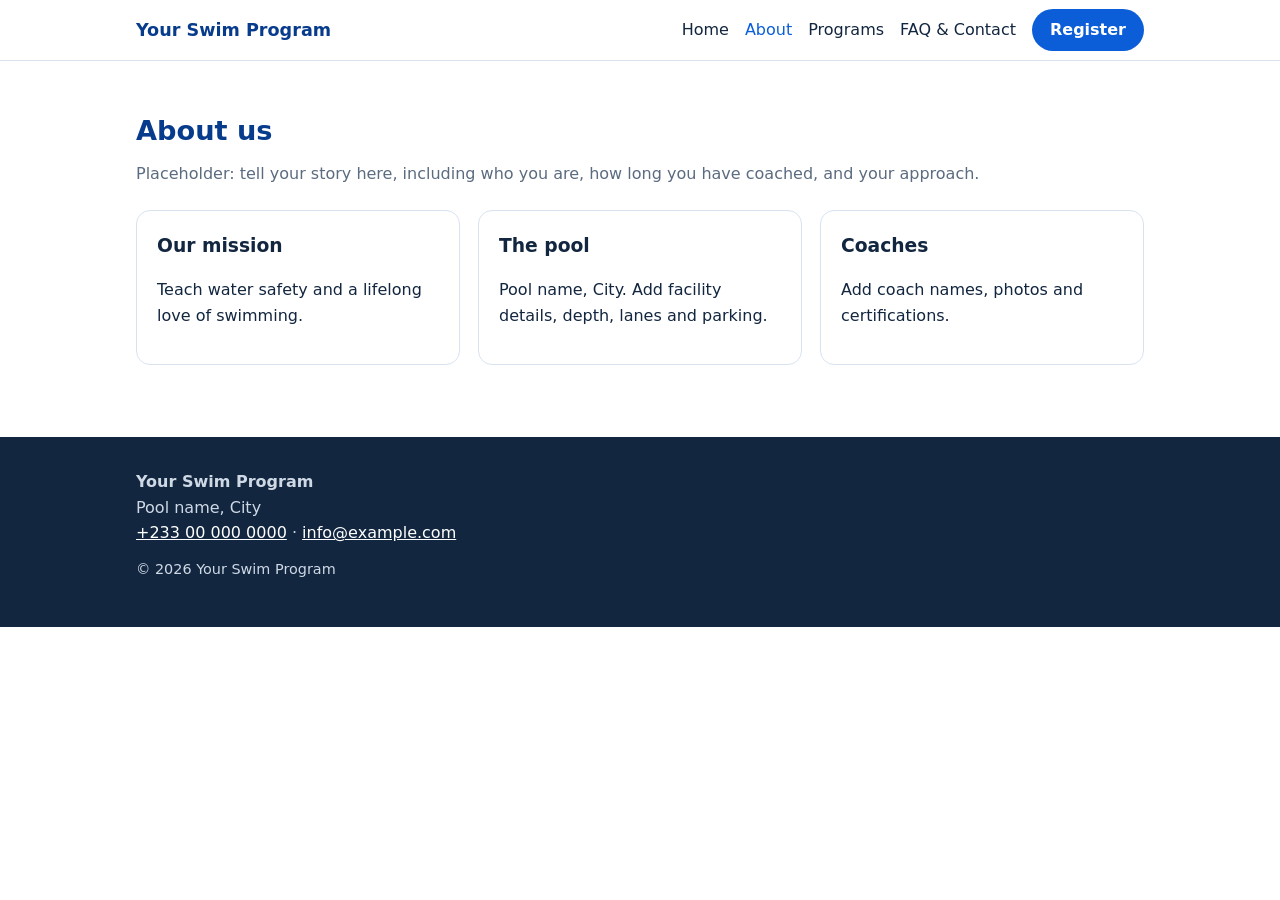
==== about.html @ 1d3cf5ec "Add static swim program site with registration form Info pages, programs driven by site.config.js, a" ====
<!doctype html>
<html lang="en"><head><meta charset="utf-8"><meta name="viewport" content="width=device-width,initial-scale=1">
<title>About | Swim Program</title><meta name="description" content="Swim lessons and training programs. Register online.">
<link rel="stylesheet" href="assets/style.css"></head>
<body data-page="about"><div id="site-header"></div>
<section><div class="wrap"><h2>About us</h2><p class="lead">Placeholder: tell your story here, including who you are, how long you have coached, and your approach.</p>
<div class="grid"><div class="card"><h3>Our mission</h3><p>Teach water safety and a lifelong love of swimming.</p></div>
<div class="card"><h3>The pool</h3><p><span data-site="location"></span>. Add facility details, depth, lanes and parking.</p></div>
<div class="card"><h3>Coaches</h3><p>Add coach names, photos and certifications.</p></div></div></div></section>
<div id="site-footer"></div>
<script src="site.config.js"></script><script src="assets/main.js"></script></body></html>
---- assets/style.css ----
:root{--blue:#0b5ed7;--deep:#073b8c;--aqua:#e8f3ff;--ink:#12263f;--mut:#5b6b80;--line:#d8e3f0;--bg:#fff;--r:14px}
*{box-sizing:border-box}html{scroll-behavior:smooth}
body{margin:0;font:16px/1.6 system-ui,-apple-system,Segoe UI,Roboto,sans-serif;color:var(--ink);background:var(--bg)}
a{color:var(--blue)}img{max-width:100%}
.wrap{max-width:1040px;margin:0 auto;padding:0 16px}
header.site{position:sticky;top:0;background:#fff;border-bottom:1px solid var(--line);z-index:10}
header.site .wrap{display:flex;align-items:center;justify-content:space-between;min-height:60px;gap:12px}
.brand{font-weight:800;color:var(--deep);text-decoration:none;font-size:1.1rem}
nav a{margin-left:16px;text-decoration:none;color:var(--ink);font-weight:500}
nav a:hover,nav a[aria-current]{color:var(--blue)}
.menu{display:none;background:none;border:1px solid var(--line);border-radius:8px;padding:6px 10px;font-size:1rem}
.btn{display:inline-block;background:var(--blue);color:#fff;padding:12px 22px;border-radius:999px;text-decoration:none;font-weight:600;border:0;cursor:pointer;font-size:1rem}
.btn:hover{background:var(--deep)}.btn.alt{background:#fff;color:var(--blue);border:2px solid var(--blue)}
.hero{background:linear-gradient(160deg,var(--deep),var(--blue));color:#fff;padding:72px 0}
.hero h1{font-size:clamp(2rem,5vw,3.2rem);margin:0 0 12px;line-height:1.15}
.hero p{max-width:560px;font-size:1.15rem;opacity:.95}
.hero .btn{background:#fff;color:var(--deep)}.hero .btn.alt{background:transparent;color:#fff;border-color:#fff}
section{padding:48px 0}section.tint{background:var(--aqua)}
h2{font-size:1.7rem;margin:0 0 8px;color:var(--deep)}.lead{color:var(--mut);margin:0 0 24px}
.grid{display:grid;gap:18px;grid-template-columns:repeat(auto-fit,minmax(230px,1fr))}
.card{background:#fff;border:1px solid var(--line);border-radius:var(--r);padding:20px}
.card h3{margin:0 0 4px}.tag{display:inline-block;background:var(--aqua);color:var(--deep);border-radius:999px;padding:2px 10px;font-size:.8rem;margin:0 6px 8px 0}
.price{font-size:1.3rem;font-weight:700;color:var(--deep)}
form{display:grid;gap:14px;max-width:640px}
label{font-weight:600;display:grid;gap:4px}
input,select,textarea{font:inherit;padding:10px 12px;border:1px solid var(--line);border-radius:10px;width:100%}
input:focus,select:focus,textarea:focus{outline:2px solid var(--blue);border-color:var(--blue)}
.row{display:grid;gap:14px;grid-template-columns:1fr 1fr}
.check{display:flex;gap:10px;font-weight:400;align-items:flex-start}.check input{width:auto;margin-top:5px}
.note{background:var(--aqua);border-radius:10px;padding:12px 14px;color:var(--deep)}
details{border:1px solid var(--line);border-radius:10px;padding:12px 16px;margin-bottom:10px;background:#fff}
summary{cursor:pointer;font-weight:600}
footer.site{background:var(--ink);color:#cfd9e6;padding:32px 0;margin-top:24px}
footer.site a{color:#fff}
@media(max-width:700px){.menu{display:block}nav{display:none;position:absolute;top:60px;left:0;right:0;background:#fff;border-bottom:1px solid var(--line);padding:8px 16px}
nav.open{display:block}nav a{display:block;margin:0;padding:10px 0}.row{grid-template-columns:1fr}}
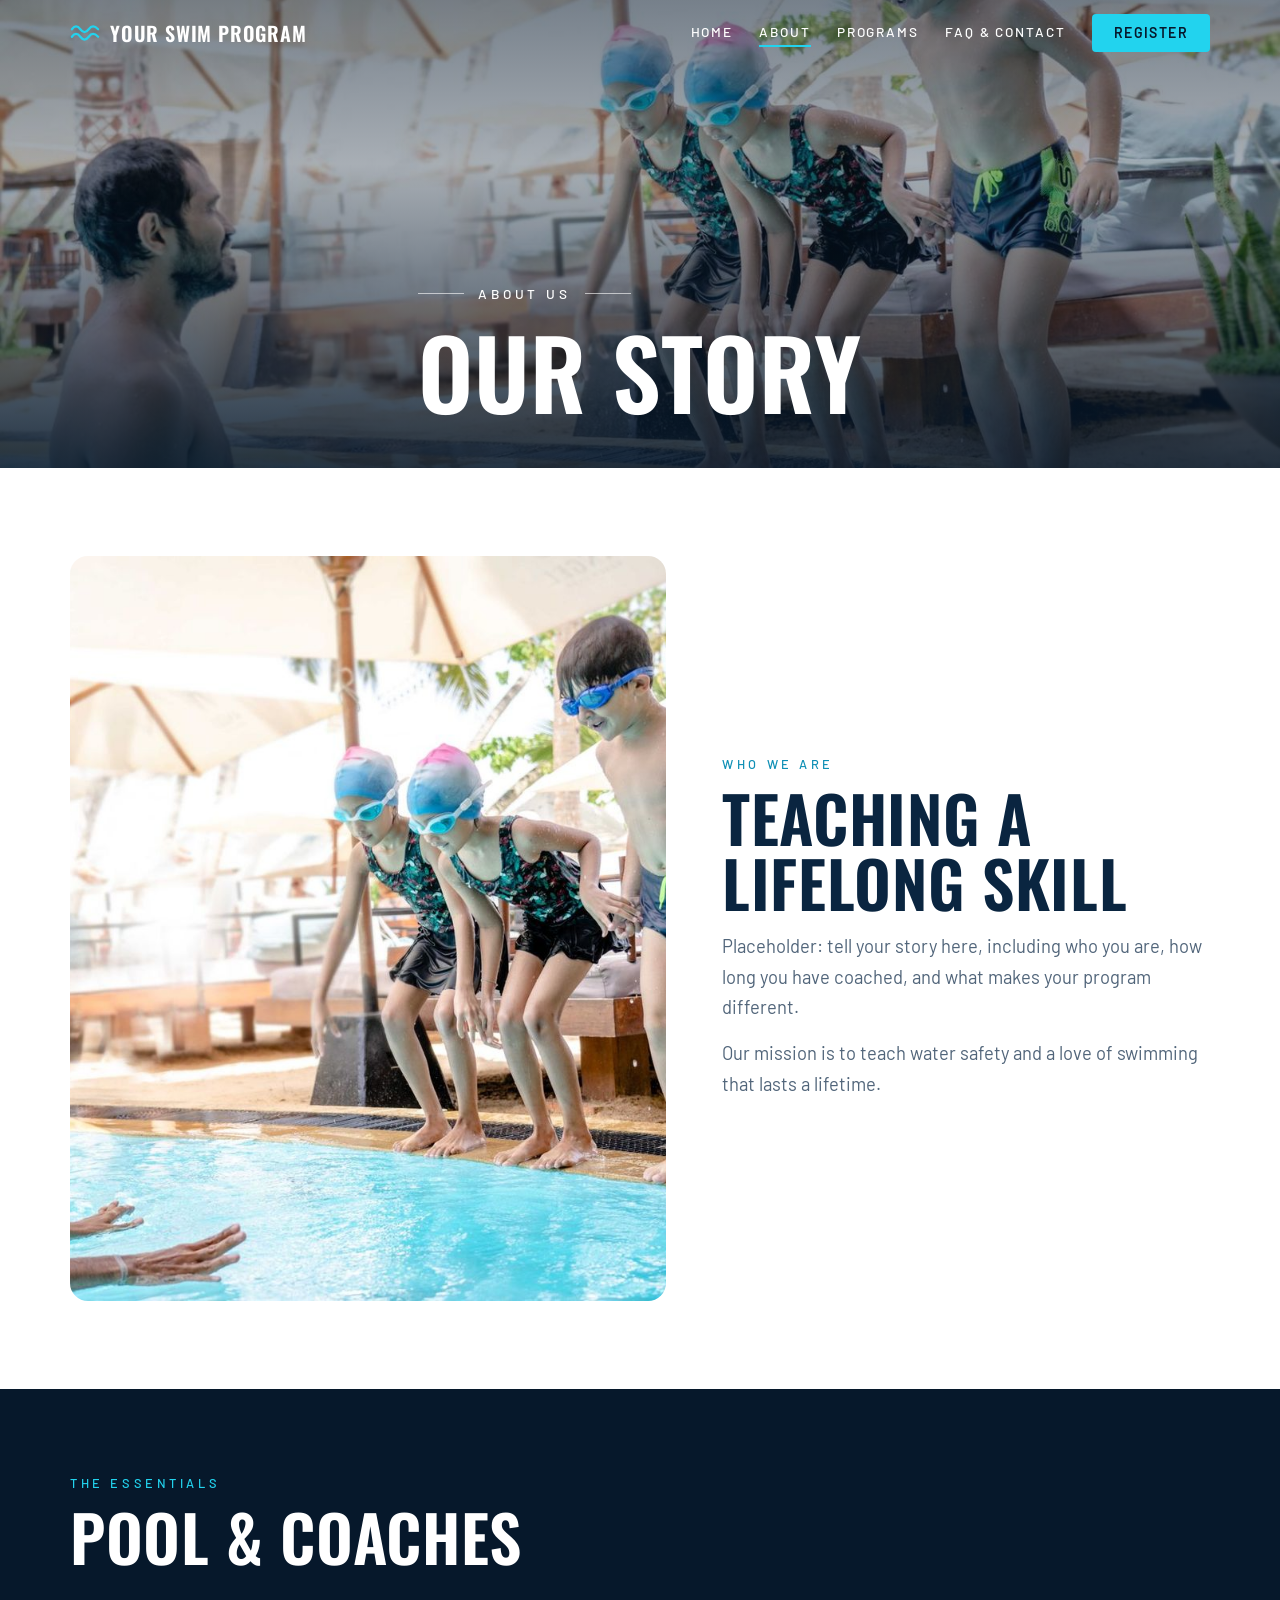
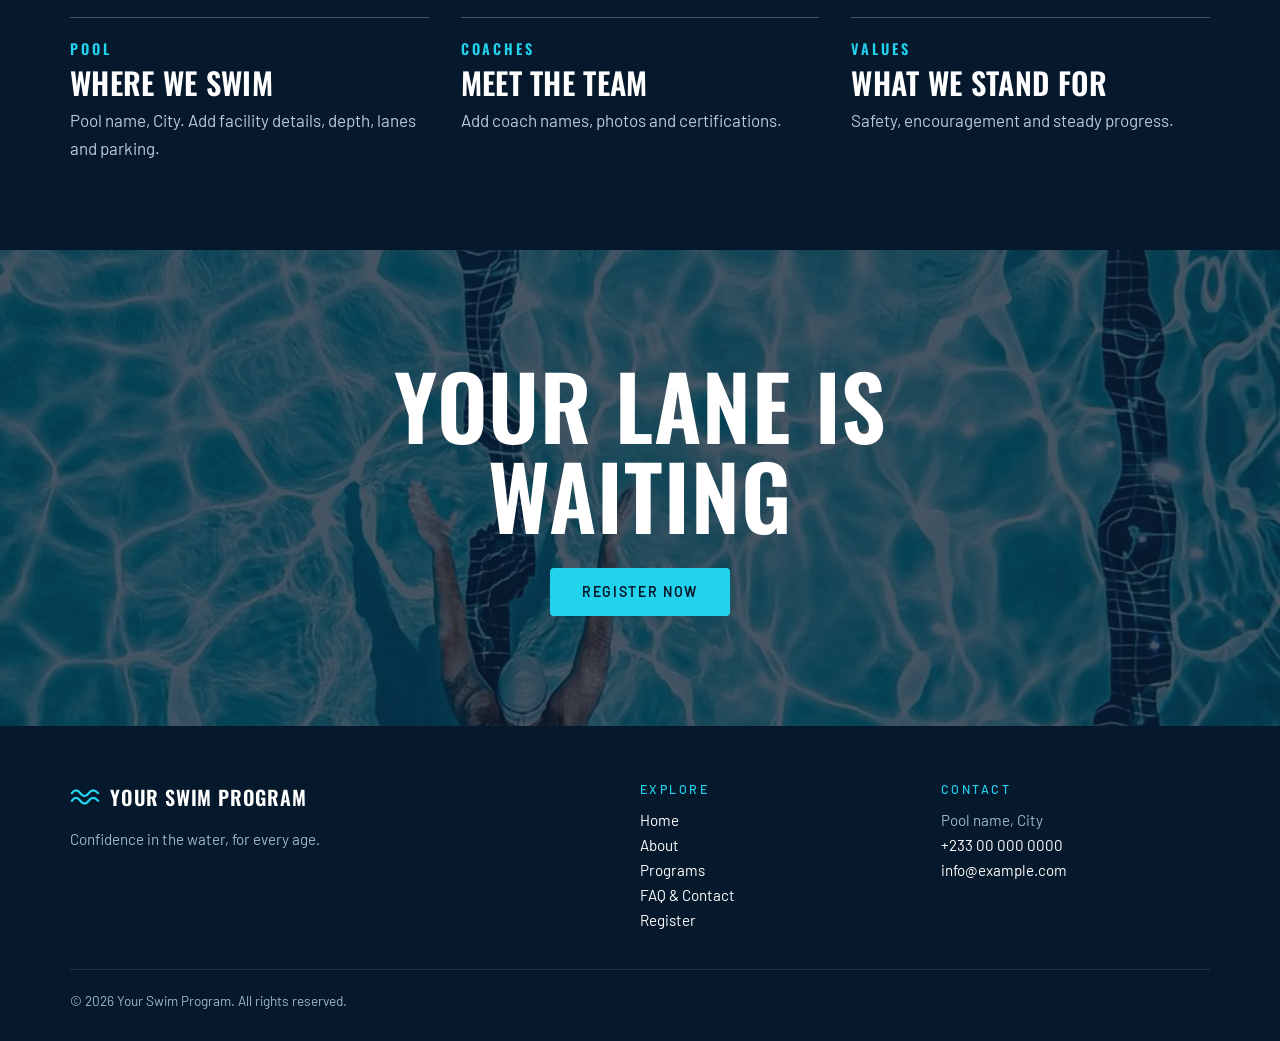
==== commit 02492871: "Redesign site with immersive photo-led look and stock photography Dark navy/aqua palette, Oswald hea" ====
--- a/about.html
+++ b/about.html
@@ -1,11 +1,21 @@
 <!doctype html>
 <html lang="en"><head><meta charset="utf-8"><meta name="viewport" content="width=device-width,initial-scale=1">
-<title>About | Swim Program</title><meta name="description" content="Swim lessons and training programs. Register online.">
-<link rel="stylesheet" href="assets/style.css"></head>
+<title>About | Swim Program</title><meta name="description" content="Meet the coaches and learn about our approach to swim coaching."><meta name="theme-color" content="#06182b">
+<link rel="preconnect" href="https://fonts.googleapis.com"><link rel="preconnect" href="https://fonts.gstatic.com" crossorigin><link href="https://fonts.googleapis.com/css2?family=Barlow:wght@400;500;600&family=Oswald:wght@500;600&display=swap" rel="stylesheet"><link rel="stylesheet" href="assets/style.css"></head>
 <body data-page="about"><div id="site-header"></div>
-<section><div class="wrap"><h2>About us</h2><p class="lead">Placeholder: tell your story here, including who you are, how long you have coached, and your approach.</p>
-<div class="grid"><div class="card"><h3>Our mission</h3><p>Teach water safety and a lifelong love of swimming.</p></div>
-<div class="card"><h3>The pool</h3><p><span data-site="location"></span>. Add facility details, depth, lanes and parking.</p></div>
-<div class="card"><h3>Coaches</h3><p>Add coach names, photos and certifications.</p></div></div></div></section>
+<main id="main">
+<div class="hero page" data-bg="assets/img/kids.jpg"><div class="wrap inner"><div class="kicker">About us</div><h1>Our story</h1></div></div>
+<section><div class="wrap split">
+  <div class="pic rv"><img src="assets/img/kids.jpg" alt="Children lining up at the pool edge with their coach"></div>
+  <div class="rv"><div class="eyebrow">Who we are</div><h2>Teaching a lifelong skill</h2>
+  <p class="lead">Placeholder: tell your story here, including who you are, how long you have coached, and what makes your program different.</p>
+  <p class="lead">Our mission is to teach water safety and a love of swimming that lasts a lifetime.</p></div>
+</div></section>
+<section class="dark"><div class="wrap"><div class="eyebrow">The essentials</div><h2>Pool &amp; coaches</h2>
+<div class="feats"><div class="feat rv"><div class="n">POOL</div><h3>Where we swim</h3><p><span data-site="location"></span>. Add facility details, depth, lanes and parking.</p></div>
+<div class="feat rv"><div class="n">COACHES</div><h3>Meet the team</h3><p>Add coach names, photos and certifications.</p></div>
+<div class="feat rv"><div class="n">VALUES</div><h3>What we stand for</h3><p>Safety, encouragement and steady progress.</p></div></div></div></section>
+<div class="band" data-bg="assets/img/lanes.jpg"><div class="wrap"><h2>Your lane is waiting</h2><a class="btn" href="register.html">Register now</a></div></div>
+</main>
 <div id="site-footer"></div>
 <script src="site.config.js"></script><script src="assets/main.js"></script></body></html>
--- a/assets/style.css
+++ b/assets/style.css
@@ -1,36 +1,127 @@
-:root{--blue:#0b5ed7;--deep:#073b8c;--aqua:#e8f3ff;--ink:#12263f;--mut:#5b6b80;--line:#d8e3f0;--bg:#fff;--r:14px}
+
+:root{
+  --navy:#06182b;--navy2:#0a2540;--deep:#0a2540;--blue:#0e8fb5;--aqua:#e6f6fa;--cyan:#22d3ee;--cyan-d:#0fb5d1;
+  --ink:#0d2236;--mut:#51657a;--line:#d5e3ec;--bg:#fff;--r:18px;
+  --head:"Oswald","Arial Narrow",Impact,sans-serif;--body:"Barlow",system-ui,-apple-system,Segoe UI,Roboto,sans-serif;
+}
 *{box-sizing:border-box}html{scroll-behavior:smooth}
-body{margin:0;font:16px/1.6 system-ui,-apple-system,Segoe UI,Roboto,sans-serif;color:var(--ink);background:var(--bg)}
-a{color:var(--blue)}img{max-width:100%}
-.wrap{max-width:1040px;margin:0 auto;padding:0 16px}
-header.site{position:sticky;top:0;background:#fff;border-bottom:1px solid var(--line);z-index:10}
-header.site .wrap{display:flex;align-items:center;justify-content:space-between;min-height:60px;gap:12px}
-.brand{font-weight:800;color:var(--deep);text-decoration:none;font-size:1.1rem}
-nav a{margin-left:16px;text-decoration:none;color:var(--ink);font-weight:500}
-nav a:hover,nav a[aria-current]{color:var(--blue)}
-.menu{display:none;background:none;border:1px solid var(--line);border-radius:8px;padding:6px 10px;font-size:1rem}
-.btn{display:inline-block;background:var(--blue);color:#fff;padding:12px 22px;border-radius:999px;text-decoration:none;font-weight:600;border:0;cursor:pointer;font-size:1rem}
-.btn:hover{background:var(--deep)}.btn.alt{background:#fff;color:var(--blue);border:2px solid var(--blue)}
-.hero{background:linear-gradient(160deg,var(--deep),var(--blue));color:#fff;padding:72px 0}
-.hero h1{font-size:clamp(2rem,5vw,3.2rem);margin:0 0 12px;line-height:1.15}
-.hero p{max-width:560px;font-size:1.15rem;opacity:.95}
-.hero .btn{background:#fff;color:var(--deep)}.hero .btn.alt{background:transparent;color:#fff;border-color:#fff}
-section{padding:48px 0}section.tint{background:var(--aqua)}
-h2{font-size:1.7rem;margin:0 0 8px;color:var(--deep)}.lead{color:var(--mut);margin:0 0 24px}
-.grid{display:grid;gap:18px;grid-template-columns:repeat(auto-fit,minmax(230px,1fr))}
-.card{background:#fff;border:1px solid var(--line);border-radius:var(--r);padding:20px}
-.card h3{margin:0 0 4px}.tag{display:inline-block;background:var(--aqua);color:var(--deep);border-radius:999px;padding:2px 10px;font-size:.8rem;margin:0 6px 8px 0}
-.price{font-size:1.3rem;font-weight:700;color:var(--deep)}
-form{display:grid;gap:14px;max-width:640px}
-label{font-weight:600;display:grid;gap:4px}
-input,select,textarea{font:inherit;padding:10px 12px;border:1px solid var(--line);border-radius:10px;width:100%}
-input:focus,select:focus,textarea:focus{outline:2px solid var(--blue);border-color:var(--blue)}
-.row{display:grid;gap:14px;grid-template-columns:1fr 1fr}
-.check{display:flex;gap:10px;font-weight:400;align-items:flex-start}.check input{width:auto;margin-top:5px}
-.note{background:var(--aqua);border-radius:10px;padding:12px 14px;color:var(--deep)}
-details{border:1px solid var(--line);border-radius:10px;padding:12px 16px;margin-bottom:10px;background:#fff}
-summary{cursor:pointer;font-weight:600}
-footer.site{background:var(--ink);color:#cfd9e6;padding:32px 0;margin-top:24px}
-footer.site a{color:#fff}
-@media(max-width:700px){.menu{display:block}nav{display:none;position:absolute;top:60px;left:0;right:0;background:#fff;border-bottom:1px solid var(--line);padding:8px 16px}
-nav.open{display:block}nav a{display:block;margin:0;padding:10px 0}.row{grid-template-columns:1fr}}
+body{margin:0;font:17px/1.65 var(--body);color:var(--ink);background:var(--bg);-webkit-font-smoothing:antialiased}
+img{max-width:100%;display:block}a{color:var(--blue)}
+.wrap{max-width:1180px;margin:0 auto;padding:0 20px}
+h1,h2,h3{font-family:var(--head);text-transform:uppercase;line-height:1.02;margin:0;letter-spacing:.01em;font-weight:600}
+.skip{position:absolute;left:-999px}.skip:focus{left:12px;top:12px;background:#fff;color:#000;padding:8px 12px;z-index:100;border-radius:8px}
+
+/* header: transparent over photo, solid after scroll */
+header.site{position:fixed;inset:0 0 auto 0;z-index:50;transition:background .25s,box-shadow .25s,padding .25s;padding:14px 0}
+header.site.solid{background:rgba(6,24,43,.94);backdrop-filter:blur(8px);padding:8px 0;box-shadow:0 1px 0 rgba(255,255,255,.08)}
+header.site .wrap{display:flex;align-items:center;justify-content:space-between;gap:16px}
+.brand{display:flex;align-items:center;gap:10px;color:#fff;text-decoration:none;font:600 1.25rem/1 var(--head);text-transform:uppercase;letter-spacing:.04em}
+.brand svg{width:30px;height:30px;color:var(--cyan)}
+nav{display:flex;align-items:center;gap:26px}
+nav a{color:#fff;text-decoration:none;font:500 .85rem/1 var(--body);letter-spacing:.14em;text-transform:uppercase;padding:6px 0;border-bottom:2px solid transparent}
+nav a:hover,nav a[aria-current]{border-color:var(--cyan)}
+nav a.btn{border:0;padding:12px 22px;letter-spacing:.1em}
+.menu{display:none;background:none;border:1.5px solid rgba(255,255,255,.6);color:#fff;border-radius:999px;padding:8px 16px;font:500 .8rem var(--body);letter-spacing:.14em;text-transform:uppercase;cursor:pointer}
+
+.btn{display:inline-block;background:var(--cyan);color:var(--navy);padding:15px 30px;border-radius:4px;text-decoration:none;font:600 .88rem/1 var(--body);letter-spacing:.12em;text-transform:uppercase;border:2px solid var(--cyan);cursor:pointer;transition:transform .15s,background .15s,color .15s}
+.btn:hover{background:#fff;border-color:#fff;transform:translateY(-2px)}
+.btn.alt{background:transparent;color:#fff;border-color:rgba(255,255,255,.85)}
+.btn.alt:hover{background:#fff;color:var(--navy)}
+.light .btn.alt,.btn.alt.on-light{color:var(--navy2);border-color:var(--navy2)}
+.btn.alt.on-light:hover{background:var(--navy2);color:#fff}
+button:disabled{opacity:.6;cursor:wait}
+
+/* hero */
+.hero{position:relative;min-height:100svh;display:flex;flex-direction:column;justify-content:flex-end;color:#fff;background:var(--navy) center/cover no-repeat;isolation:isolate;overflow:hidden}
+.hero::before{content:"";position:absolute;inset:0;z-index:-1;background:linear-gradient(180deg,rgba(6,24,43,.55) 0%,rgba(6,24,43,.35) 35%,rgba(6,24,43,.88) 100%)}
+.hero .inner{padding-block:140px 56px}
+.kicker{display:flex;align-items:center;gap:14px;font:500 .85rem/1 var(--body);letter-spacing:.28em;text-transform:uppercase;margin-bottom:22px}
+.kicker::before,.kicker::after{content:"";height:1px;width:46px;background:rgba(255,255,255,.6)}
+.hero h1{font-size:clamp(3.2rem,11vw,9rem);max-width:12ch}
+.hero h1 em{font-style:normal;color:var(--cyan)}
+.hero p.sub{max-width:520px;font-size:1.2rem;margin:22px 0 32px;color:#e6f0f7}
+.hero .ctas{display:flex;gap:14px;flex-wrap:wrap}
+.strip{border-top:1px solid rgba(255,255,255,.25);background:rgba(6,24,43,.55);backdrop-filter:blur(6px)}
+.strip .wrap{display:grid;grid-template-columns:repeat(4,1fr)}
+.strip div.i{padding:20px 12px;text-align:center;border-left:1px solid rgba(255,255,255,.18);font:500 .8rem/1.3 var(--body);letter-spacing:.16em;text-transform:uppercase}
+.strip div.i:first-child{border-left:0}.strip b{display:block;font:600 1.7rem/1.1 var(--head);letter-spacing:.02em;color:var(--cyan)}
+.hero.page{min-height:52svh}.hero.page .inner{padding-block:150px 48px}.hero.page h1{font-size:clamp(2.8rem,8vw,6rem);max-width:none}
+
+/* sections */
+section{padding:88px 0}section.dark{background:var(--navy);color:#fff}section.tint{background:var(--aqua)}
+h2{font-size:clamp(2.2rem,5.5vw,4rem);color:var(--navy2)}section.dark h2{color:#fff}
+.eyebrow{font:500 .8rem/1 var(--body);letter-spacing:.28em;text-transform:uppercase;color:var(--blue);margin-bottom:14px}
+section.dark .eyebrow{color:var(--cyan)}
+.lead{color:var(--mut);font-size:1.15rem;max-width:560px;margin:16px 0 0}section.dark .lead{color:#b8cadb}
+.split{display:grid;grid-template-columns:1.1fr .9fr;gap:56px;align-items:center}
+.split .pic{border-radius:var(--r);overflow:hidden;aspect-ratio:4/5;background:var(--navy2)}
+.split .pic img{width:100%;height:100%;object-fit:cover}
+.split.rev .pic{order:-1}
+
+/* program cards */
+.cards{display:grid;gap:20px;grid-template-columns:repeat(auto-fit,minmax(250px,1fr));margin-top:40px}
+.pc{position:relative;display:flex;flex-direction:column;justify-content:flex-end;min-height:440px;border-radius:var(--r);overflow:hidden;color:#fff;text-decoration:none;background:var(--navy2);isolation:isolate}
+.pc img{position:absolute;inset:0;width:100%;height:100%;object-fit:cover;z-index:-2;transition:transform .6s}
+.pc::after{content:"";position:absolute;inset:0;z-index:-1;background:linear-gradient(180deg,rgba(6,24,43,.15) 20%,rgba(6,24,43,.92) 100%)}
+.pc:hover img{transform:scale(1.06)}
+.pc .tags{position:absolute;top:16px;left:16px;display:flex;gap:6px;flex-wrap:wrap}
+.tag{display:inline-block;background:rgba(6,24,43,.65);border:1px solid rgba(255,255,255,.35);backdrop-filter:blur(4px);color:#fff;border-radius:999px;padding:4px 12px;font:500 .72rem/1.2 var(--body);letter-spacing:.12em;text-transform:uppercase}
+.pc .body{padding:22px}
+.pc h3{font-size:2rem;margin-bottom:6px}.pc p{margin:0 0 10px;color:#d3e2ee;font-size:.98rem;line-height:1.5}
+.pc .meta{font-size:.85rem;color:#9fc0d4;margin-bottom:14px}
+.pc .row{display:flex;justify-content:space-between;align-items:center;gap:10px}
+.pc .price{font:600 1.5rem/1 var(--head);color:var(--cyan)}.pc .go{font:600 .8rem/1 var(--body);letter-spacing:.14em;text-transform:uppercase}
+.pc .go::after{content:" →"}
+
+/* features */
+.feats{display:grid;gap:32px;grid-template-columns:repeat(auto-fit,minmax(240px,1fr));margin-top:48px}
+.feat{border-top:1px solid rgba(255,255,255,.25);padding-top:20px}
+.feat .n{font:600 .9rem var(--head);letter-spacing:.2em;color:var(--cyan)}
+.feat h3{font-size:1.9rem;margin:8px 0 8px}.feat p{margin:0;color:#b8cadb}
+
+/* table */
+.tw{overflow-x:auto;margin-top:36px;border:1px solid var(--line);border-radius:12px}
+table{border-collapse:collapse;width:100%;font-size:1rem}th,td{padding:14px 18px;text-align:left;border-bottom:1px solid var(--line)}
+th{font:500 .78rem var(--body);letter-spacing:.16em;text-transform:uppercase;background:var(--aqua);color:var(--navy2);white-space:nowrap}
+tr:last-child td{border-bottom:0}td.p{font:600 1.2rem var(--head);color:var(--navy2);white-space:nowrap}
+
+/* cta band */
+.band{position:relative;isolation:isolate;color:#fff;background:var(--navy) center/cover;text-align:center;padding:110px 0}
+.band::before{content:"";position:absolute;inset:0;background:rgba(6,24,43,.72);z-index:-1}
+.band h2{color:#fff;font-size:clamp(2.6rem,7vw,5.5rem);max-width:14ch;margin:0 auto 28px}
+
+/* forms */
+form{display:grid;gap:16px;max-width:680px}
+label{font:600 .8rem var(--body);letter-spacing:.1em;text-transform:uppercase;color:var(--navy2);display:grid;gap:6px}
+input,select,textarea{font:400 1rem var(--body);letter-spacing:0;text-transform:none;padding:13px 14px;border:1.5px solid var(--line);border-radius:8px;width:100%;background:#fff;color:var(--ink)}
+input:focus,select:focus,textarea:focus{outline:3px solid rgba(34,211,238,.45);border-color:var(--blue)}
+.row2{display:grid;gap:16px;grid-template-columns:1fr 1fr}
+.check{display:flex;gap:12px;align-items:flex-start;font:400 .95rem/1.5 var(--body);letter-spacing:0;text-transform:none}.check input{width:auto;margin-top:5px}
+.note{background:var(--aqua);border-left:4px solid var(--cyan);border-radius:8px;padding:14px 16px;color:var(--navy2);font-size:.98rem}
+.formcard{background:#fff;border:1px solid var(--line);border-radius:var(--r);padding:36px;box-shadow:0 20px 50px -25px rgba(6,24,43,.35)}
+details{border-bottom:1px solid var(--line);padding:18px 0}summary{cursor:pointer;font:600 1.4rem var(--head);text-transform:uppercase;color:var(--navy2);list-style:none;display:flex;justify-content:space-between;gap:12px}
+summary::after{content:"+";color:var(--blue)}details[open] summary::after{content:"–"}details p{margin:12px 0 0;color:var(--mut)}
+.contact{display:grid;gap:20px;grid-template-columns:repeat(auto-fit,minmax(220px,1fr));margin-top:36px}
+.contact div{border-top:3px solid var(--cyan);padding-top:14px}.contact b{display:block;font:500 .78rem var(--body);letter-spacing:.2em;text-transform:uppercase;color:var(--blue);margin-bottom:4px}
+
+footer.site{background:var(--navy);color:#9fb6c9;padding:56px 0 28px;font-size:.95rem}
+footer.site .cols{display:grid;gap:32px;grid-template-columns:2fr 1fr 1fr}
+footer.site .brand{margin-bottom:12px}footer.site a{color:#fff;text-decoration:none}footer.site a:hover{color:var(--cyan)}
+footer.site h4{font:500 .78rem var(--body);letter-spacing:.2em;text-transform:uppercase;color:var(--cyan);margin:0 0 12px}
+footer.site .copy{border-top:1px solid rgba(255,255,255,.12);margin-top:36px;padding-top:20px;font-size:.85rem}
+
+/* reveal (only when JS adds .js) */
+.js .rv{opacity:0;transform:translateY(24px);transition:opacity .7s,transform .7s}.js .rv.in{opacity:1;transform:none}
+@media(prefers-reduced-motion:reduce){*{transition:none!important;animation:none!important}html{scroll-behavior:auto}.js .rv{opacity:1;transform:none}}
+
+@media(max-width:860px){
+  section{padding:64px 0}.split{grid-template-columns:1fr;gap:32px}.split .pic{aspect-ratio:4/3}.split.rev .pic{order:0}
+  .menu{display:block}
+  nav{position:fixed;inset:0;background:var(--navy);flex-direction:column;justify-content:center;gap:22px;opacity:0;visibility:hidden;transition:opacity .25s}
+  nav.open{opacity:1;visibility:visible}nav a{font-size:1.1rem}
+  .menu{position:relative;z-index:60}
+  .strip .wrap{grid-template-columns:1fr 1fr}.strip div.i:nth-child(3){border-left:0}.strip div.i:nth-child(n+3){border-top:1px solid rgba(255,255,255,.18)}
+  footer.site .cols{grid-template-columns:1fr}.row2{grid-template-columns:1fr}.formcard{padding:22px}
+  .hero .inner{padding-top:110px}
+  .kicker{letter-spacing:.18em;font-size:.75rem}.kicker::after{display:none}
+}
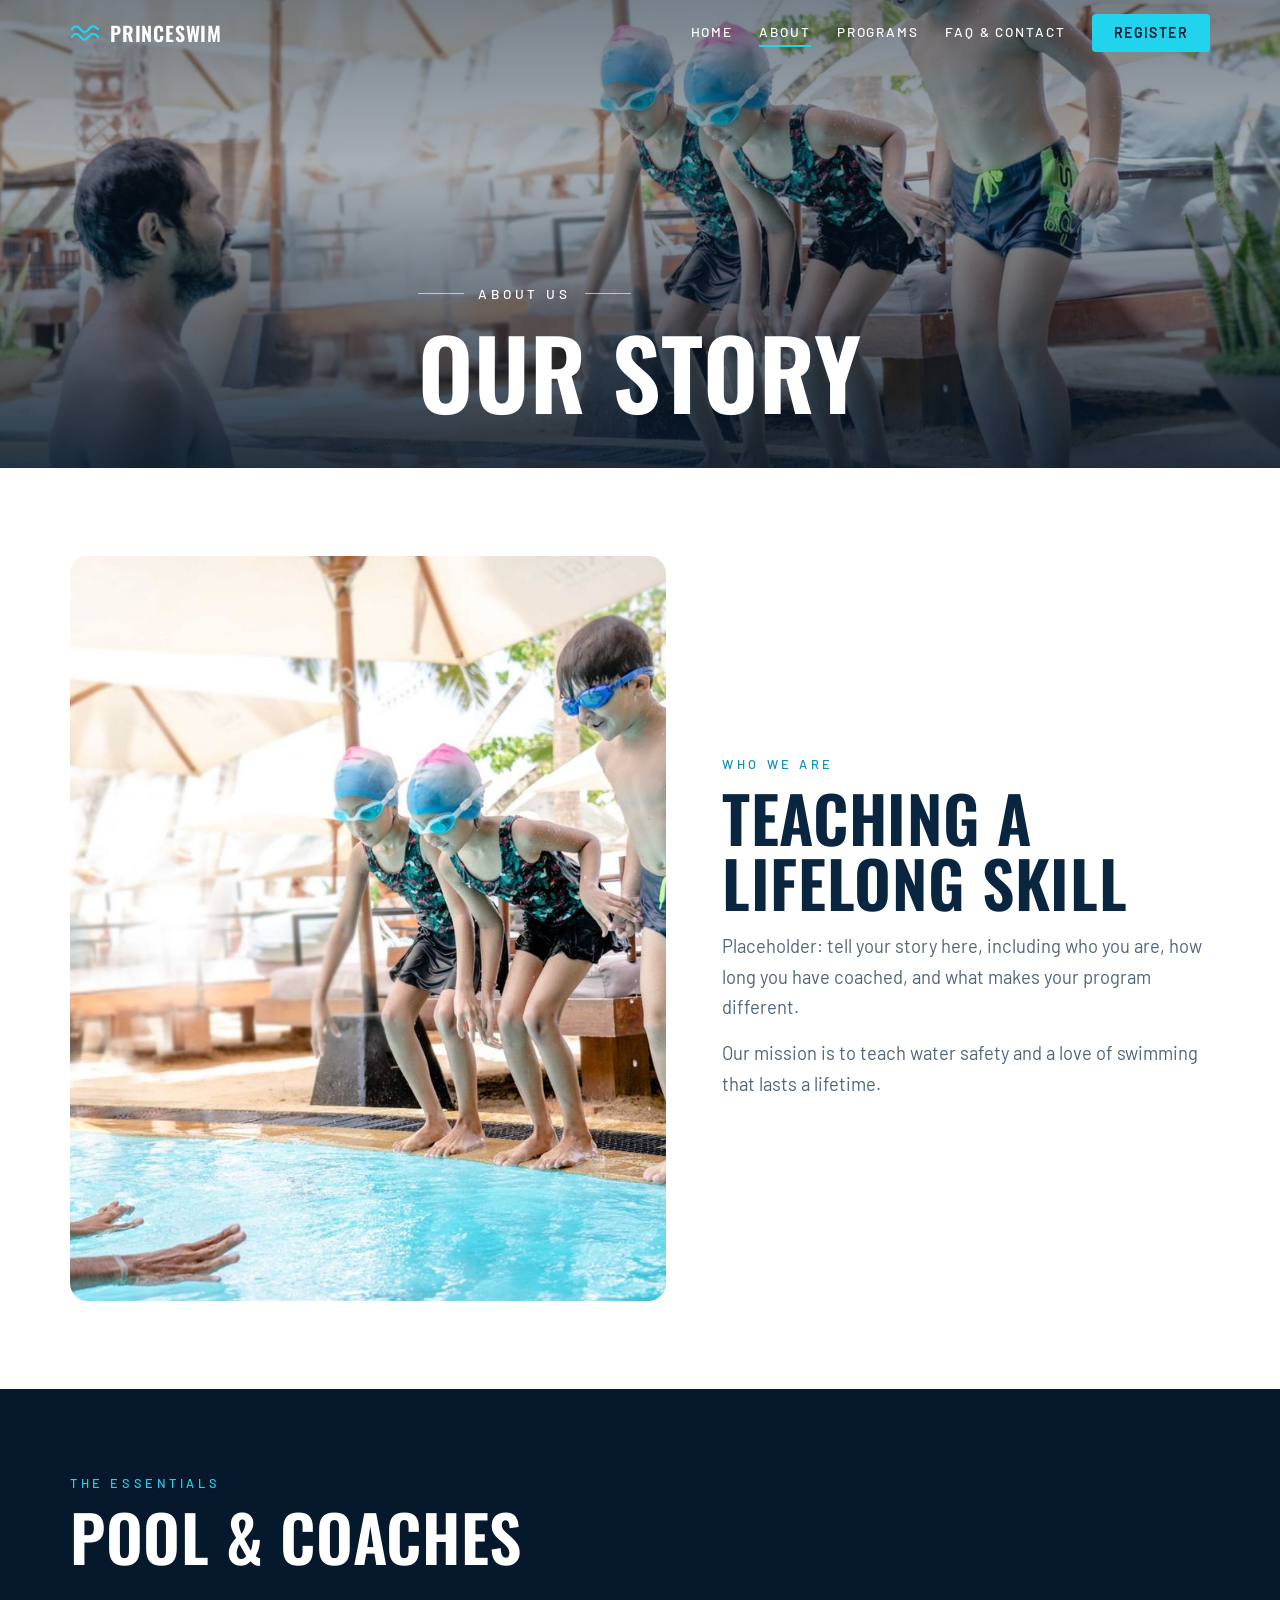
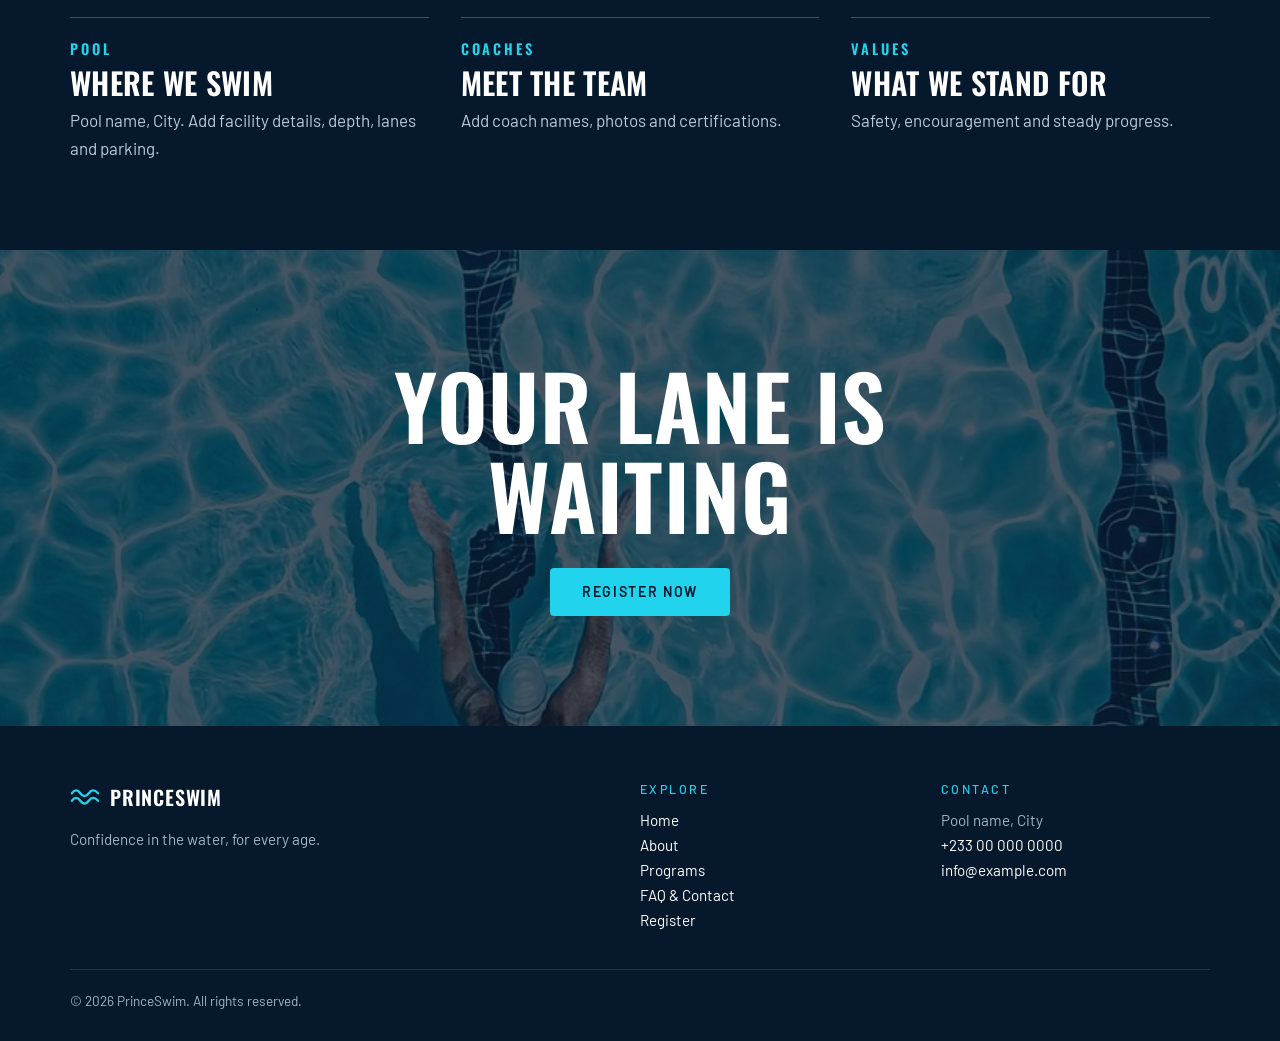
==== commit 11f8de08: "Rename to PrinceSwim; programs are now skill levels Programs reduced to Beginner/Intermediate/Advanc" ====
--- a/about.html
+++ b/about.html
@@ -1,6 +1,6 @@
 <!doctype html>
 <html lang="en"><head><meta charset="utf-8"><meta name="viewport" content="width=device-width,initial-scale=1">
-<title>About | Swim Program</title><meta name="description" content="Meet the coaches and learn about our approach to swim coaching."><meta name="theme-color" content="#06182b">
+<title>About | PrinceSwim</title><meta name="description" content="Meet the coaches and learn about our approach to swim coaching."><meta name="theme-color" content="#06182b">
 <link rel="preconnect" href="https://fonts.googleapis.com"><link rel="preconnect" href="https://fonts.gstatic.com" crossorigin><link href="https://fonts.googleapis.com/css2?family=Barlow:wght@400;500;600&family=Oswald:wght@500;600&display=swap" rel="stylesheet"><link rel="stylesheet" href="assets/style.css"></head>
 <body data-page="about"><div id="site-header"></div>
 <main id="main">
